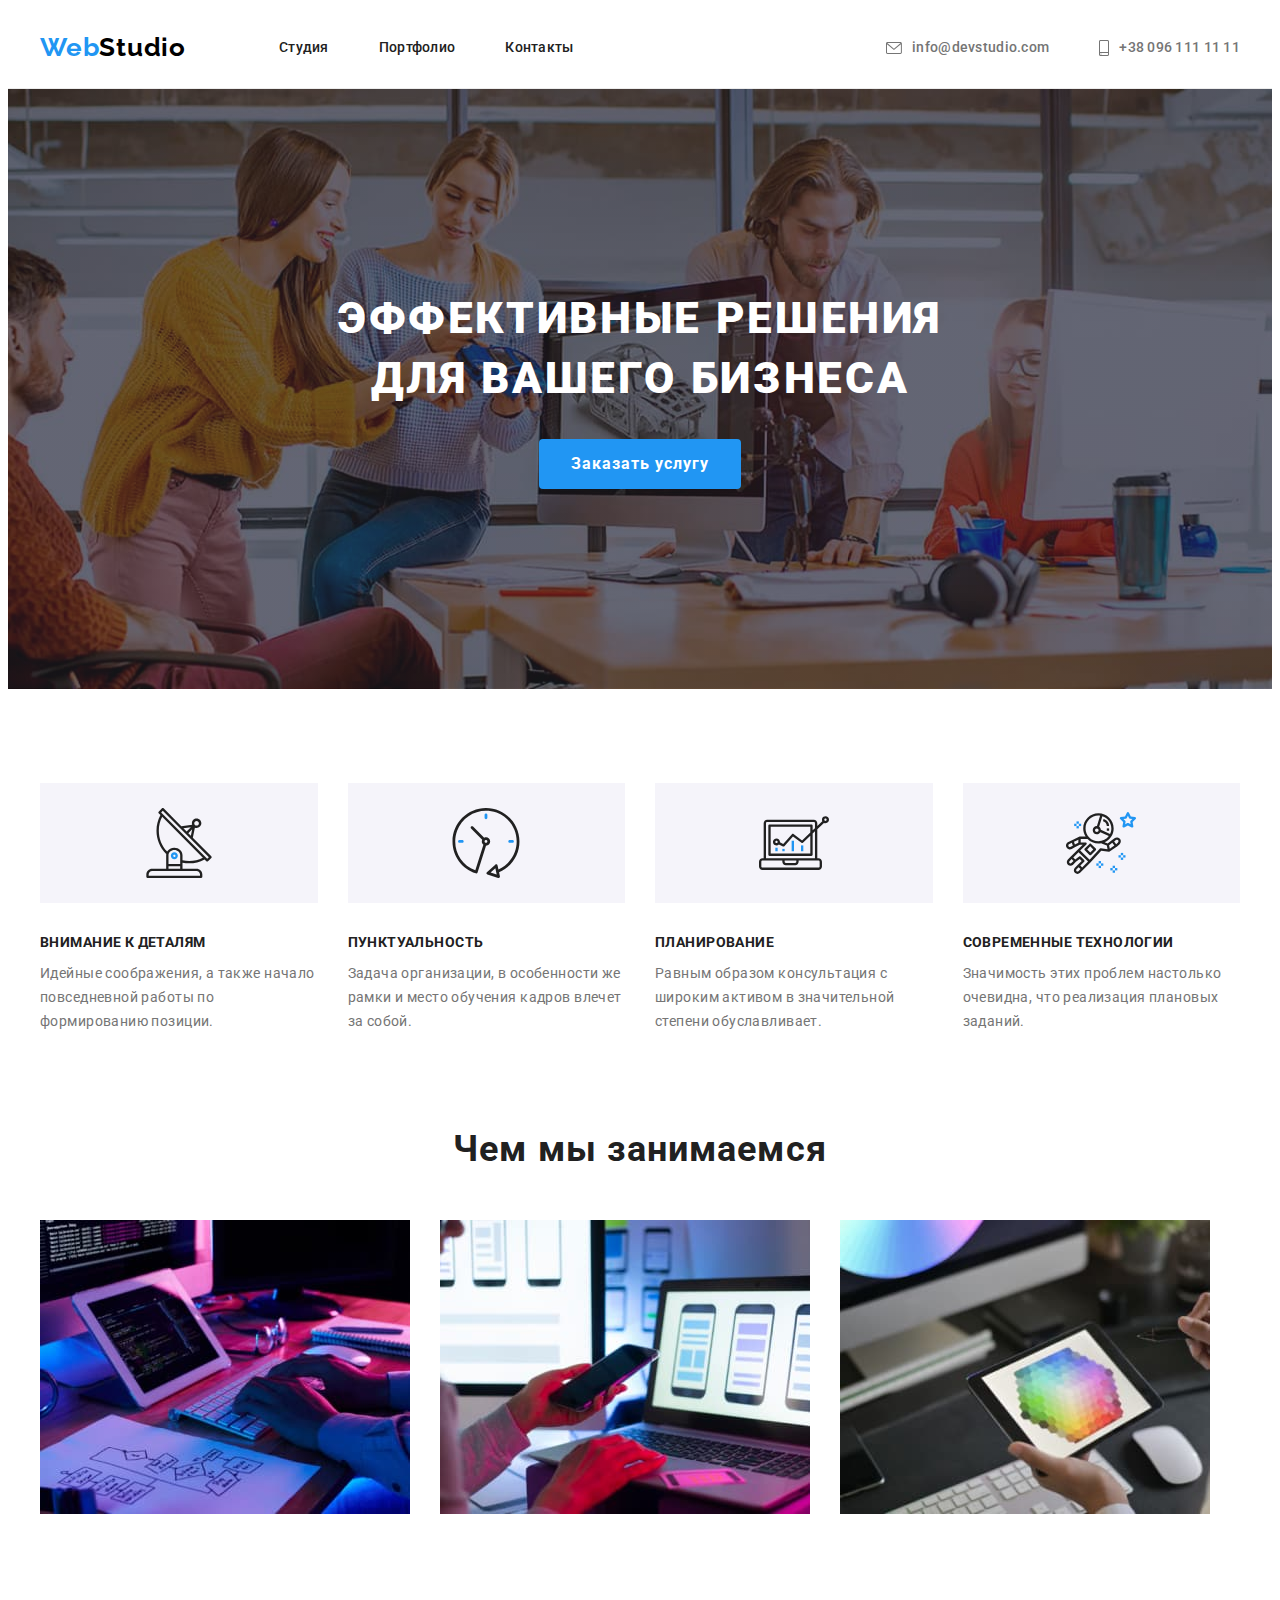
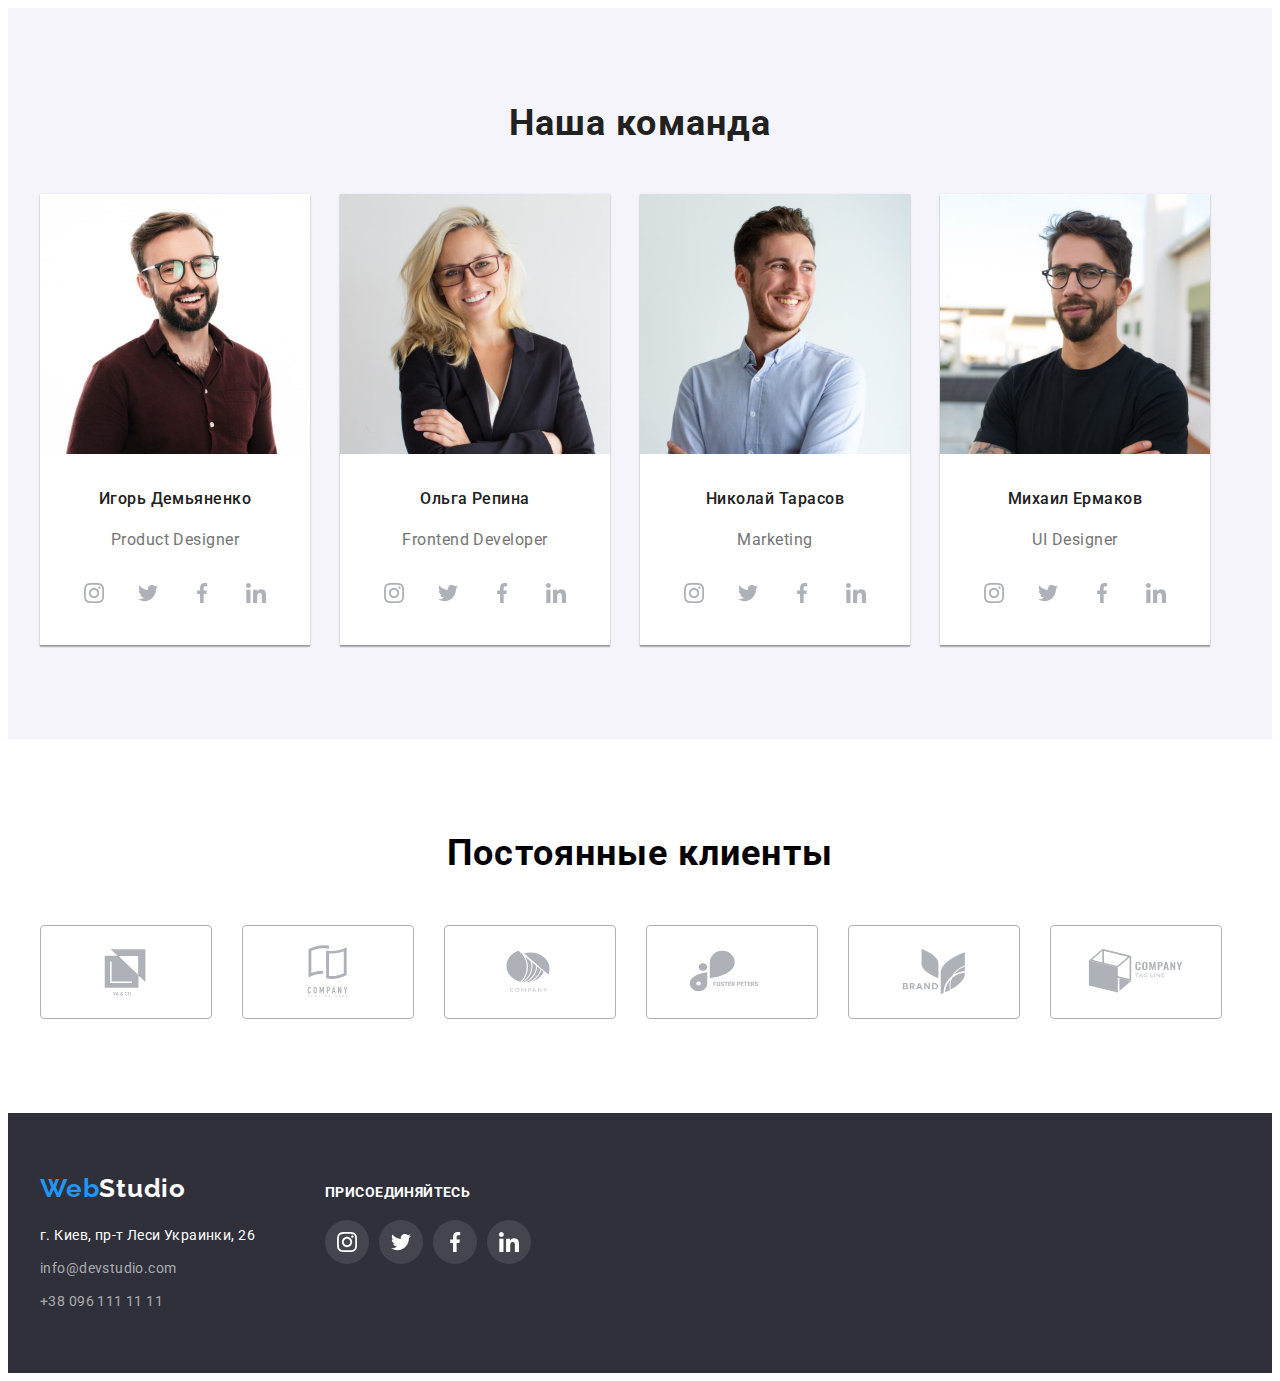
==== index.html @ dfdeeab0 "Copy/paste 04" ====
<!DOCTYPE html>
<html lang="ru">
<head>
    <meta charset="UTF-8">
    <meta http-equiv="X-UA-Compatible" content="IE=edge">
    <meta name="viewport" content="width=device-width, initial-scale=1.0">
    <title>Document</title>
    <link rel="preconnect" href="https://fonts.googleapis.com">
    <link rel="preconnect" href="https://fonts.gstatic.com" crossorigin>
    <link href="https://fonts.googleapis.com/css2?family=Raleway:wght@700&family=Roboto:wght@400;500;700;900&display=swap"
        rel="stylesheet">
    <link rel="stylesheet" href="https://cdnjs.cloudflare.com/ajax/libs/modern-normalize/1.1.0/modern-normalize.min.css"
        integrity="sha512-wpPYUAdjBVSE4KJnH1VR1HeZfpl1ub8YT/NKx4PuQ5NmX2tKuGu6U/JRp5y+Y8XG2tV+wKQpNHVUX03MfMFn9Q=="
        crossorigin="anonymous" referrerpolicy="no-referrer" />
    <link rel="stylesheet" href="./css/styles.css">

</head>
<body>
    <!-- Шапка-->
    <header class="header">
        <div class="container nav-container">
            <a href="./index.html" class="logo-header link"><span class="logo-web">Web</span><span
                    class="logo-studio">Studio</span></a>
            <!--Навигация-->
            <nav class="navigation">
                <ul class="header-list list">
                    <li class="header-item item"><a href="./index.html" class="header-link link">Студия</a></li>
                    <li class="header-item item"><a href="./portfolio.html" class="header-link link">Портфолио</a></li>
                    <li class="header-item item"><a href="" class="header-link link">Контакты</a></li>
                </ul>
            </nav>
            <!--Контакты-->
            <ul class="header-contact-list list">
                <li class="contact-item item"> <a href="mailto:info@devstudio.com"
                        class="header-mail link"><svg class="heder-mail-svg" width="16" height="12">
                            <use href="./images/icons.svg#icon-envelope"></use>
                        </svg>info@devstudio.com</a></li>
                <li class="contact-item item">
                    
                    <a href="tel:+380961111111" class="header-tell link"><svg class="heder-tel-svg" width="10" height="16">
                        <use href="./images/icons.svg#icon-smartphone"></use>
                    </svg>+38 096 111 11 11</a>
                </li>
            </ul>
        </div>
    </header>

    <main>

        <!--Герой-->
        <section class="hero">
            <div class="container herro-container">
                <h1 class="hero-title">Эффективные решения для вашего бизнеса</h1>
                <button type="button" class="btn-hero">Заказать услугу</button>
            </div>
        </section>

        <!--Особенности-->
        <section class="peculiarities">
            <div class="container">
        <h2 class="peculiarites-title title fulse-title">Особенности</h2>
        <ul class="peculiarites-list list"> 
            <li class="peculiarity-item item">
                <div class="container-peculiarites-svg">
                <svg class="peculiarities-svg" width="70" height="70">
                    <use href="./images/icons.svg#icon-antenna"></use>
                </svg>
                </div>
                <h3 class="peculiarity-title">Внимание к деталям</h3>
                <p class="peculiarity-text">Идейные соображения, а также начало повседневной работы по формированию позиции.</p>
            </li>
            <li class="peculiarity-item item">
                <div class="container-peculiarites-svg">
                <svg class="peculiarities-svg" width="70" height="70">
                    <use href="./images/icons.svg#icon-clock" ></use>
                </svg>
                </div>
                <h3 class="peculiarity-title">Пунктуальность</h3>
                <p class="peculiarity-text">Задача организации, в особенности же рамки и место обучения кадров влечет за собой.</p>
            </li>
            <li class="peculiarity-item item">
                <div class="container-peculiarites-svg">
                <svg class="peculiarities-svg" width="70" height="70">
                    <use href="./images/icons.svg#icon-diagram" ></use>
                </svg>
                </div>
                <h3 class="peculiarity-title">Планирование</h3>
                <p class="peculiarity-text">Равным образом консультация с широким активом в значительной степени обуславливает.</p>
            </li>
            <li class="peculiarity-item item">
                <div class="container-peculiarites-svg">
                <svg class="peculiarities-svg" width="70" height="70">
                    <use href="./images/icons.svg#icon-astronaut"></use>
                </svg>
                </div>
                <h3 class="peculiarity-title">Современные технологии</h3>
                <p class="peculiarity-text">Значимость этих проблем настолько очевидна, что реализация плановых заданий.</p>
            </li>  
        </ul>
            </div>
        </section >

        <!--Чем занимается компания, + картинки -->
        <section class="about">
            <div class="container">
        <h2 class="about-title title about-team-title">Чем мы занимаемся</h2>
        <ul class="about-list list">
            <li class="about-item item"><img src="./images/box-1.jpg" alt="Разработка десктопных приложений" width="370" class="about-img"></li>
            <li class="about-item item"><img src="./images/box-2.jpg" alt="Разработка мобильных приложений" width="370" class="about-img"></li>
            <li class="about-item item"><img src="./images/box-3.jpg" alt="Работа с дизайном" width="370" class="about-img"></li>
        </ul>
        </div>
        </section>

        <section class="team">
            <div class="container">
            <h2 class="team-title about-team-title">Наша команда</h2>
            <ul class="team-list list">
                <li class="item-teammate item">
                    <img src="./images/product-designerr.jpg" alt="Сотрудник Игорь" width="270" class="teammate-photo">
                <div class="card-team-container">
                    <h3 class="teammate-name">Игорь Демьяненко</h3>
                    <p class="teammate-profession">Product Designer</p>
                    <ul class="team-socials-list list">
                        <li class="team-socials-item">
                            <a href="" class="team-socials-link">
                                <svg class="team-socials-icon" width="20" height="20">
                                    <use href="./images/icons.svg#icon-instagram"></use>
                                </svg>
                            </a>
                        </li>
                        <li class="team-socials-item">
                            <a href="" class="team-socials-link">
                                <svg class="team-socials-icon" width="20" height="20">
                                    <use href="./images/icons.svg#icon-twiter"></use>
                                </svg></a>
                        </li>
                        <li class="team-socials-item">
                            <a href="" class="team-socials-link">
                                <svg class="team-socials-icon" width="20" height="20">
                                    <use href="./images/icons.svg#icon-facebook"></use>
                                </svg></a>
                        </li>
                        <li class="team-socials-item">
                            <a href="" class="team-socials-link">
                                <svg class="team-socials-icon" width="20" height="20">
                                    <use href="./images/icons.svg#icon-linkedin"></use>
                                </svg>
                            </a>
                        </li>
                    </ul>
                </div>
                </li>
                <li class="item-teammate item">
                    <img src="./images/frontend-developerr.jpg" alt="Сотрудник Ольга" width="270" class="teammate-photo">
                <div class="card-team-container">
                    <h3 class="teammate-name">Ольга Репина</h3>
                    <p class="teammate-profession">Frontend Developer</p>
                    <ul class="team-socials-list list">
                        <li class="team-socials-item">
                            <a href="" class="team-socials-link">
                                <svg class="team-socials-icon" width="20" height="20">
                                    <use href="./images/icons.svg#icon-instagram"></use>
                                </svg>
                            </a>
                        </li>
                        <li class="team-socials-item">
                            <a href="" class="team-socials-link">
                                <svg class="team-socials-icon" width="20" height="20">
                                    <use href="./images/icons.svg#icon-twiter"></use>
                                </svg></a>
                        </li>
                        <li class="team-socials-item">
                            <a href="" class="team-socials-link">
                                <svg class="team-socials-icon" width="20" height="20">
                                    <use href="./images/icons.svg#icon-facebook"></use>
                                </svg></a>
                        </li>
                        <li class="team-socials-item">
                            <a href="" class="team-socials-link">
                                <svg class="team-socials-icon" width="20" height="20">
                                    <use href="./images/icons.svg#icon-linkedin"></use>
                                </svg>
                            </a>
                        </li>
                    </ul>
                </div>
                </li>
                <li class="item-teammate item">
                    <img src="./images/marketingg.jpg" alt="Сотрудник Николай" width="270" class="teammate-photo">
                <div class="card-team-container">
                    <h3 class="teammate-name">Николай Тарасов</h3>
                    <p class="teammate-profession">Marketing</p>
                        <ul class="team-socials-list list">
                            <li class="team-socials-item">
                                <a href="" class="team-socials-link">
                                    <svg class="team-socials-icon" width="20" height="20">
                                        <use href="./images/icons.svg#icon-instagram"></use>
                                    </svg>
                                </a>
                            </li>
                            <li class="team-socials-item">
                                <a href="" class="team-socials-link">
                                    <svg class="team-socials-icon" width="20" height="20">
                                        <use href="./images/icons.svg#icon-twiter"></use>
                                    </svg></a>
                            </li>
                            <li class="team-socials-item">
                                <a href="" class="team-socials-link">
                                    <svg class="team-socials-icon" width="20" height="20">
                                        <use href="./images/icons.svg#icon-facebook"></use>
                                    </svg></a>
                            </li>
                            <li class="team-socials-item">
                                <a href="" class="team-socials-link">
                                    <svg class="team-socials-icon" width="20" height="20">
                                        <use href="./images/icons.svg#icon-linkedin"></use></svg>
                                </a>
                            </li>
                        </ul>
                </div>
                </li>
                <li class="item-teammate item">
                    <img src="./images/ui-designerr.jpg" alt="Сотрудник Михаил" width="270" class="teammate-photo">
                <div class="card-team-container">
                    <h3 class="teammate-name">Михаил Ермаков</h3>
                    <p class="teammate-profession">UI Designer</p>  
                        <ul class="team-socials-list list">
                            <li class="team-socials-item">
                                <a href="" class="team-socials-link">
                                    <svg class="team-socials-icon" width="20" height="20">
                                        <use href="./images/icons.svg#icon-instagram"></use>
                                    </svg>
                                </a>
                            </li>
                            <li class="team-socials-item">
                                <a href="" class="team-socials-link">
                                    <svg class="team-socials-icon" width="20" height="20">
                                        <use href="./images/icons.svg#icon-twiter"></use>
                                    </svg></a>
                            </li>
                            <li class="team-socials-item">
                                <a href="" class="team-socials-link">
                                    <svg class="team-socials-icon" width="20" height="20">
                                        <use href="./images/icons.svg#icon-facebook"></use>
                                    </svg></a>
                            </li>
                            <li class="team-socials-item">
                                <a href="" class="team-socials-link">
                                    <svg class="team-socials-icon" width="20" height="20">
                                        <use href="./images/icons.svg#icon-linkedin"></use>
                                    </svg>
                                </a>
                            </li>
                        </ul>
                </div>
                </li> 
            </ul>
            </div>
        </section>
        <section class="clients">
            <div class="container">
            <h2 class="clients-title">Постоянные клиенты</h2>
            <ul class="list clients-list">
                <li class="list clients-item">
                    <a href="" class="clients-link link">
                        <svg class="clients-icon" width="106" height="60">
                            <use href="images/icons.svg#icon-client-1-yaandco"></use>
                        </svg>
                    </a>
                </li>
                <li class="list clients-item">
                    <a href="" class="clients-link link">
                        <svg class="clients-icon" width="106" height="60">
                            <use href="images/icons.svg#icon-client-2-tigeline"></use>
                        </svg>
                    </a>
                </li>
                <li class="list clients-item">
                    <a href="" class="clients-link link">
                        <svg class="clients-icon" width="106" height="60">
                            <use href="images/icons.svg#icon-client-3-company"></use>
                        </svg>
                    </a>
                </li>
                <li class="list clients-item">
                    <a href="" class="clients-link link">
                        <svg class="clients-icon" width="106" height="60">
                            <use href="images/icons.svg#icon-client-4-foster"></use>
                        </svg>
                    </a>
                </li>
                <li class="list clients-item">
                    <a href="" class="clients-link link">
                        <svg class="clients-icon" width="106" height="60">
                            <use href="images/icons.svg#icon-client-5-brand"></use>
                        </svg>
                    </a>
                </li>
                <li class="list clients-item">
                    <a href="" class="clients-link link">
                        <svg class="clients-icon" width="106" height="60">
                            <use href="images/icons.svg#icon-client-6-line"></use>
                        </svg>
                    </a>
                </li>
            </ul>
            </div>
        </section>
    </main>

    <footer class="footer">
        <div class="container container-flex">
            <div class="container-link-footer">
            <a href="./index.html" class="logo-footer link"><span class="logo-web">Web</span><span
                    class="logo-studio-footer">Studio</span></a>
            <address class="address">г. Киев, пр-т Леси Украинки, 26</address>
            <ul class="footer-list list">
                <li class="footer-item item"><a href="mailto:info@devstudio.com"
                        class="footer-mail link">info@devstudio.com</a></li>
                <li class="footer-item item"><a href="tel:+380961111111" class="footer-tell link
                    ">+38 096 111 11 11</a></li>
            </ul>
            </div>
            <div class="container-social-footer">
                <h2 class="footer-social-title">присоединяйтесь</h2>
                    <ul class="list footer-social-list">
                        <li class="item footer-social-item">
                            <a href="" class="link link-social-footer">
                                <svg class="footer-social-icon" width="20" height="20">
                                    <use href="./images/icons.svg#icon-instagram"></use>
                                </svg>
                            </a>
                        </li>
                        <li class="item footer-social-item">
                            <a href="" class="link link-social-footer">
                                <svg class="footer-social-icon" width="20" height="20">
                                    <use href="./images/icons.svg#icon-twiter"></use>
                                </svg>
                            </a>
                        </li>
                        <li class="item footer-social-item">
                            <a href="" class="link link-social-footer">
                                <svg class="footer-social-icon" width="20" height="20">
                                    <use href="./images/icons.svg#icon-facebook"></use>
                                </svg>
                            </a>
                        </li>
                        <li class="item footer-social-item">
                            <a href="" class="link link-social-footer">
                                <svg class="footer-social-icon" width="20" height="20">
                                    <use href="./images/icons.svg#icon-linkedin"></use>
                                </svg>
                            </a>
                        </li>
                    </ul>
            </div>
        </div>
    </footer>
    
</body>
</html>
---- css/styles.css ----
body {
    font-family: 'Roboto', sans-serif;

    background-color: var(--project-background);
}

/* переменные */
:root {
    --brand-color: #2196f3;
    --logo-web: #2196f3;
    --logo-studio: #000000;
    --text-black: #212121;
    --text-gray: #757575;
    --footer-tell-mail: #ffffff99;
    --text-white: #ffffff;
    --project-background: #ffffff;
    --hero-background: #2f303a;
    --hero-title: #ffffff;
    --logo-studio-footer: #ffffff;
    --background-footer: #2f303a;
    --header-bottom-line: #ececec;
    --btn-hover: #188ce8;
    --border-btn-radius: 4px;
    --border-portfolio-text-card: #eeeeee;
    --gradient-in-bacground-herro: rgba(47, 48, 58, 0.4), rgba(47, 48, 58, 0.4);
    --bacground-team-section: #f5f4fa;
    --shadow-team-card: 0px 1px 3px rgba(0, 0, 0, 0.12), 0px 1px 1px rgba(0, 0, 0, 0.14),
        0px 2px 1px rgba(0, 0, 0, 0.2);
    --team-social-link: #afb1b8;
    --team-social-background: #ffffff;
    --clients-color: #afb1b8;
    --clients-hover: #2196f3;
    --bacground-social-footer: #ffffff1a;
    --footer-social-icon: #ffffff;
    --footer-social-icon-hover: #ffffff;
    --bacground-social-hover: #2196f3;
    --portfolio-card-shadow-hower: 0px 1px 1px rgba(0, 0, 0, 0.12), 
    0px 4px 4px rgba(0, 0, 0, 0.06), 1px 4px 6px rgba(0, 0, 0, 0.16);
    --portfolio-filtr-shadof: 0px 3px 1px rgba(0, 0, 0, 0.1), 0px 1px 2px rgba(0, 0, 0, 0.08), 0px 2px 2px rgba(0, 0, 0, 0.12);
    --btn-filtr-bacground: #F5F4FA;
}

.link {
    text-decoration: none;
}

.list {
    list-style: none;
}

/* ------------------------CSS-RESET------------------- */
h1,
h2,
h3,
h4,
h5,
h6,
p {
    margin: 0;
}

ul {
    margin: 0;
    padding: 0;
}

img {
    display: block;
}

/* ---------------------------CONTAINER------------------- */
.container {
    width: 1200px;
    padding-left: 15px;
    padding-right: 15px;
    margin: 0px auto;
}

/* ----------------------------LOGO, HEADER--- */
.header {
    border-bottom: 1px solid var(--header-bottom-line);
}

.logo-header {
    display: block;
    padding-top: 24px;
    padding-bottom: 25px;
    margin-right: 93px;

    font-family: 'Raleway', sans-serif;
    font-weight: 700;
    font-size: 26px;
    line-height: 1.19;
    letter-spacing: 0.03em;
    text-decoration: none;
}

.logo-web {
    color: var(--logo-web);
}

.logo-studio {
    color: var(--logo-studio);
}

/* ----------------------------NAVIGATION */
.nav-container {
    display: flex;
    align-items: center;
}

.header-item + .header-item {
    margin-left: 50px;
}

.header-contact-list {
    margin-left: auto;
}

.contact-item + .contact-item {
    margin-left: 50px;
}

.header-list,
.header-contact-list {
    display: flex;

    font-weight: 500;
    font-size: 14px;
    line-height: 1.14;
    letter-spacing: 0.02em;
}

.header-link {
    display: block;
    padding-top: 32px;
    padding-bottom: 32px;

    color: var(--text-black);
}

.header-link:hover,
.header-link:focus {
    color: var(--brand-color);
}

/* ----------------------------CONTACT */
.header-mail,
.header-tell {
    display: flex;
    padding-top: 32px;
    padding-bottom: 32px;
    color: var(--text-gray);
    align-items: center;
}

.contact-item {
    display: flex;
    align-items: center;
}

.heder-mail-svg,
.heder-tel-svg {
    margin-right: 10px;
    fill: currentColor;
}

.header-mail:focus,
.header-mail:hover,
.header-tell:focus,
.header-tell:hover,
.footer-mail:hover,
.footer-mail:focus,
.footer-tell:hover,
.footer-tell:focus {
    color: var(--brand-color);
}

/* ----------------------------HERRO */

.hero {
    padding-top: 200px;
    padding-bottom: 200px;

    background-image: linear-gradient(var(--gradient-in-bacground-herro)),
        url(../images/background-phone-herro.jpg);
    background-size: 1600px;
    background-position: center;
    background-repeat: no-repeat;
}

.hero-title {
    font-weight: 900;
    font-size: 44px;
    line-height: 1.36;
    letter-spacing: 0.06em;
    text-align: center;
    text-transform: uppercase;

    color: var(--hero-title);

    margin: 0 270px 30px;
}

.btn-hero {
    display: block;
    margin: 0 auto 0 auto;
    padding-top: 10px;
    padding-bottom: 10px;
    padding-right: 32px;
    padding-left: 32px;
    border: transparent;
    border-radius: var(--border-btn-radius);
    cursor: pointer;

    font-family: inherit;
    font-weight: 700;
    font-size: 16px;
    line-height: 1.87;
    letter-spacing: 0.06em;
    color: var(--project-background);
    background-color: var(--brand-color);
}

.btn-hero:hover,
.btn-hero:focus {
    background-color: var(--btn-hover);
}

/* ----------------------------PERECULIARITES */
.peculiarities {
    padding-top: 94px;
    padding-bottom: 47px;
}

.peculiarites-list {
    display: flex;
}

.peculiarity-item {
    width: calc(100% - 30px / 4);
    flex-wrap: wrap;
}

.peculiarity-item + .peculiarity-item {
    margin-left: 30px;
}

.container-peculiarites-svg {
    display: flex;
    align-items: center;
    justify-content: center;
    min-width: 270px;
    min-height: 120px;
    margin-bottom: 30px;
    background-color: #f5f4fa;
}

.peculiarity-title {
    margin-bottom: 10px;

    font-weight: 700;
    font-size: 14px;
    line-height: 1.4;
    text-transform: uppercase;
    letter-spacing: 0.03em;

    color: var(--text-black);
}

.peculiarity-text {
    font-size: 14px;
    line-height: 1.71;
    letter-spacing: 0.03em;

    color: var(--text-gray);
}

/* ----------------------------ABAUT US + TEAM*/
.about {
    padding-top: 47px;
    padding-bottom: 94px;
}

.about-list {
    display: flex;
}

.about-item + .about-item {
    margin-left: 30px;
}

.about-team-title {
    margin-bottom: 50px;

    font-weight: 700;
    font-size: 36px;
    line-height: 1.17;
    text-align: center;
    letter-spacing: 0.03em;

    color: var(--text-black);
}

.team {
    padding-top: 94px;
    padding-bottom: 94px;
    background-color: var(--bacground-team-section);
}

.team-list {
    display: flex;
}

.item-teammate {
    box-shadow: var(--shadow-team-card);
    background-color: #ffffff;
}

.item-teammate + .item-teammate {
    margin-left: 30px;
}

.teammate-name {
    margin-bottom: 10px;

    font-family: Roboto;
    font-weight: 500;
    font-size: 16px;
    line-height: 1.9;
    letter-spacing: 0.03em;
    text-align: center;

    color: var(--text-black);
}

.teammate-profession {
    margin-bottom: 16px;

    font-size: 16px;
    line-height: 1.9;
    letter-spacing: 0.03em;
    text-align: center;

    color: var(--text-gray);
}

/* -----team social link ----------- */
.card-team-container {
    padding-top: 30px;
    padding-bottom: 30px;
}

.team-socials-list {
    display: flex;
    justify-content: center;
}

.team-socials-link {
    width: 44px;
    height: 44px;
    background-color: var(--team-social-background);
    border-radius: 50%;
    display: flex;
    align-items: center;
    justify-content: center;
    color: var(--team-social-link);
}

.team-socials-icon {
    fill: currentColor;
}

.team-socials-link:hover,
.team-socials-link:focus {
    color: #ffffff;
    background-color: var(--brand-color);
}

.team-socials-item + .team-socials-item {
    margin-left: 10px;
}

/* ------------------CLIENTS--------------- */
.clients {
    padding-top: 94px;
    padding-bottom: 94px;
}

.clients-title {
    margin-bottom: 50px;
    text-align: center;

    font-weight: 700;
    font-size: 36px;
    line-height: 1.16;
    letter-spacing: 0.03em;
}

.clients-list {
    display: flex;
    flex-wrap: wrap;
}

.clients-item + .clients-item {
    margin-left: 30px;
}

.clients-link {
    display: flex;

    width: 170px;
    height: 92px;
    align-items: center;
    justify-content: center;
    border: 1px solid;
    border-color: var(--clients-color);
    border-radius: 4px;
    color: var(--clients-color);
}

.clients-icon {
    fill: currentColor;
}

.clients-link:hover,
.clients-link:focus {
    border-color: var(--clients-hover);
    color: var(--clients-hover);
}

/* ----------------------------ПОРТФОЛИО */
/* фильтры-------- */

.filtr-btn-list {
    display: flex;
    justify-content: center;
    margin-bottom: 50px;
}

.filtr-btn-item + .filtr-btn-item {
    margin-left: 8px;
}

.btn-filtr {
    border: transparent;
    border-radius: var(--border-btn-radius);
    padding: 6px 22px;
    cursor: pointer;

    font-family: inherit;
    font-weight: 500;
    font-size: 16px;
    line-height: 1.62;
    letter-spacing: 0.03em;
    color: var(--text-black);
    background-color: var(--btn-filtr-bacground);
}

.btn-filtr:focus,
.btn-filtr:hover {
    color: var(--project-background);
    background-color: var(--brand-color);
    box-shadow: var(--portfolio-filtr-shadof);
}

/* ---------сетка портфолио---------  */
.gallery-list {
    display: flex;
    flex-wrap: wrap;
    margin-left: -30px;
    margin-top: -30px;
}

.gallery-item {
    margin-left: 30px;
    margin-top: 30px;
    flex-basis: calc((100%-50px) / 9);
}

/* bottons */
.portfolio {
    padding-top: 90px;
    padding-bottom: 90px;
}

.gallery-text-container {
    padding-top: 20px;
    padding-bottom: 20px;
    padding-left: 24px;
    border-right: 1px solid var(--border-portfolio-text-card);
    border-bottom: 1px solid var(--border-portfolio-text-card);
    border-left: 1px solid var(--border-portfolio-text-card);
}

.gallery-item:hover,
.gallery-item:focus {
    box-shadow: var(--portfolio-card-shadow-hower);
}

/* Portfolio-list */
.gallery-title {
    margin-bottom: 10px;

    font-weight: 700;
    font-size: 18px;
    line-height: 2;
    letter-spacing: 0.06em;

    color: var(--text-black);
}

.gallery-text {
    font-size: 16px;
    line-height: 1.87;
    letter-spacing: 0.03em;

    color: var(--text-gray);
}

/* СКРЫТЫЕ ЗАГОЛОВКИ */
.fulse-title {
    position: absolute;
    white-space: nowrap;
    width: 1px;
    height: 1px;
    overflow: hidden;
    border: 0;
    padding: 0;
    clip: rect(0 0 0 0);
    clip-path: inset(50%);
    margin: -1px;
}

/* ----------------------------FOOTER */
.footer {
    padding-top: 60px;
    padding-bottom: 60px;

    background-color: var(--background-footer);
}

.logo-footer {
    display: block;
    margin-bottom: 20px;

    font-family: 'Raleway', sans-serif;
    font-weight: 700;
    font-size: 26px;
    line-height: 1.19;
    letter-spacing: 0.03em;
    text-decoration: none;
}

.logo-studio-footer {
    color: var(--logo-studio-footer);
}

.address,
.footer-mail {
    margin-bottom: 9px;
}

.address,
.footer-mail,
.footer-tell {
    display: block;

    font-style: normal;
    font-size: 14px;
    line-height: 1.71;
    letter-spacing: 0.03em;
}

/* Цвета как на макете */
.address {
    color: var(--project-background);
}

.footer-mail,
.footer-tell {
    color: #ffffff99;
}

/* -social-link-- */

.container-flex {
    display: flex;
    align-items: baseline;
}

.container-link-footer {
    margin-right: 70px;
}

.footer-social-title {
    margin-bottom: 20px;

    font-weight: 700;
    font-size: 14px;
    line-height: 0,87;
    letter-spacing: 0.03em;
    text-transform: uppercase;

    color: #ffffff;
}

.footer-social-list {
    display: flex;
}

.link-social-footer {
    display: flex;
    align-items: center;
    justify-content: center;
    border-radius: 50%;
    width: 44px;
    height: 44px;
    background-color: var(--bacground-social-footer);
    color: var(--footer-social-icon);
}

.footer-social-item + .footer-social-item {
    margin-left: 10px;
}

.footer-social-icon {
    fill: currentColor;
}

.link-social-footer:hover,
.link-social-footer:focus {
    background-color: var(--bacground-social-hover);
}
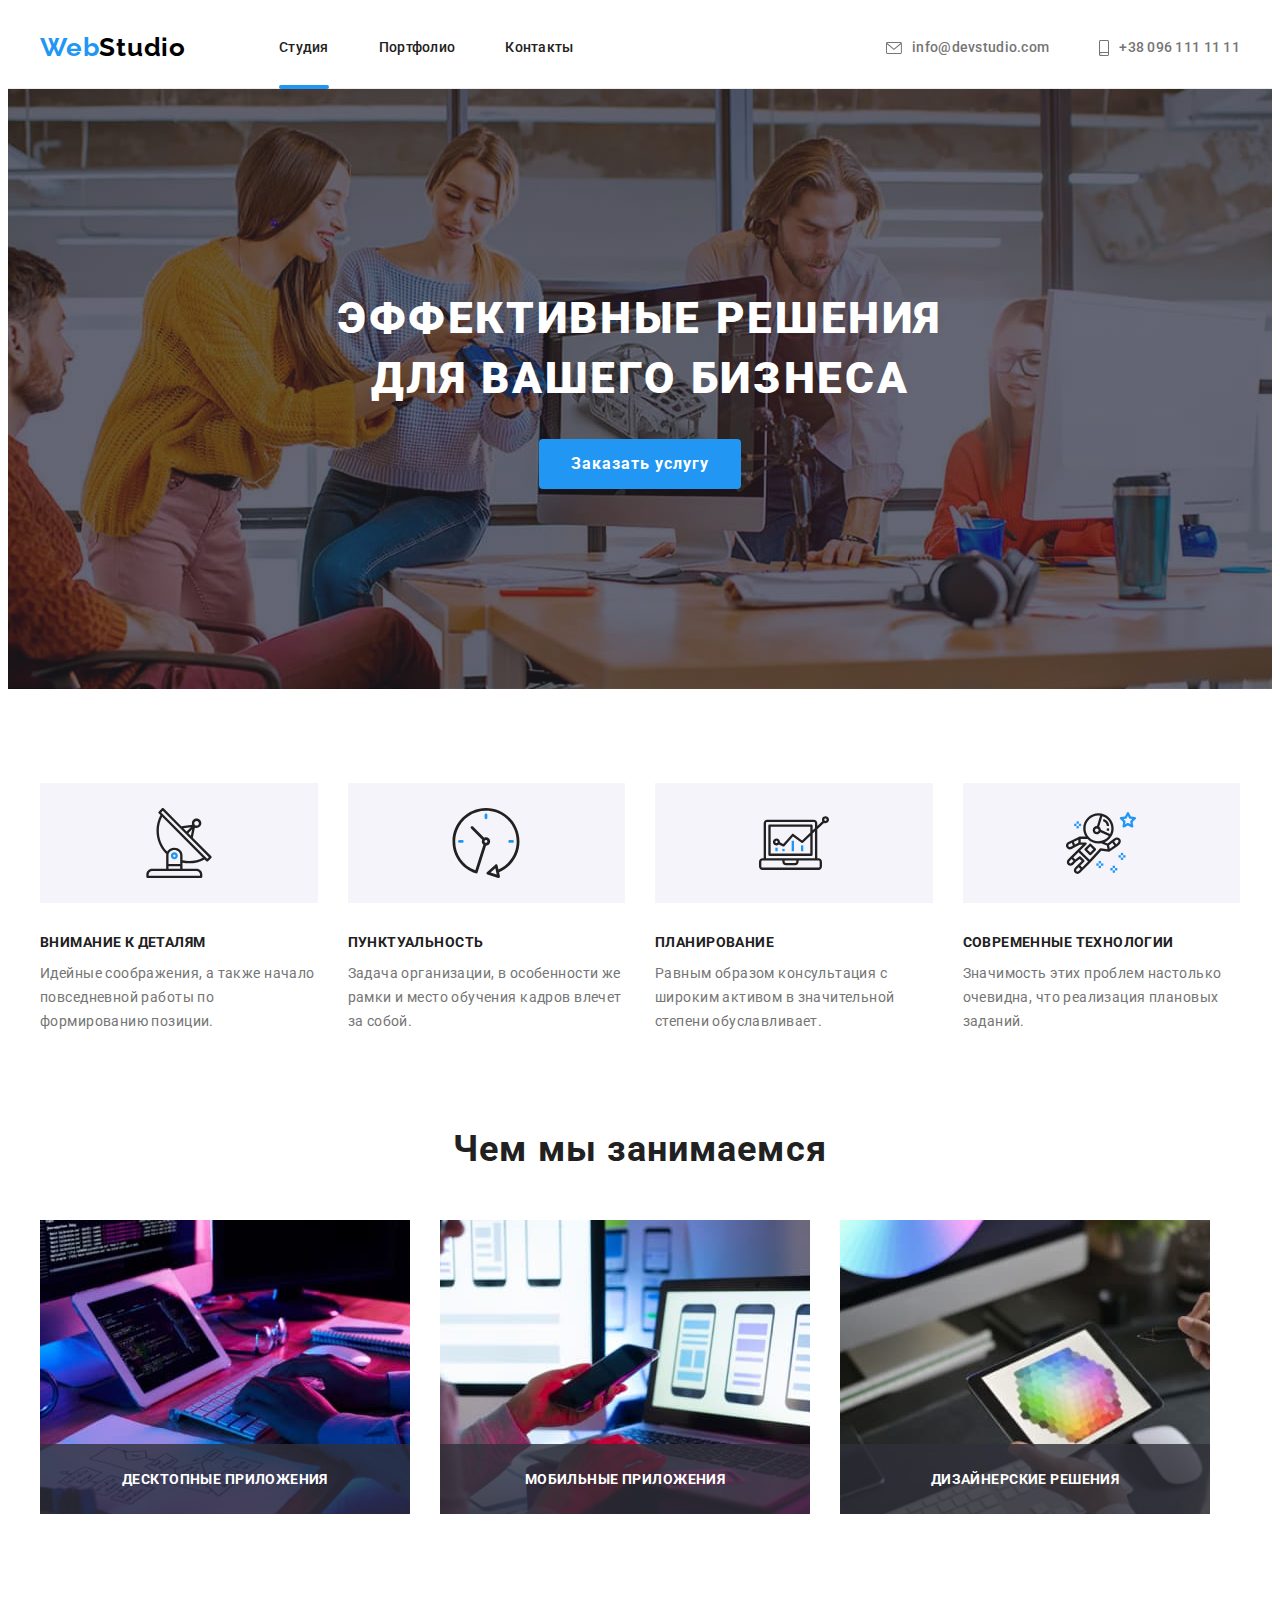
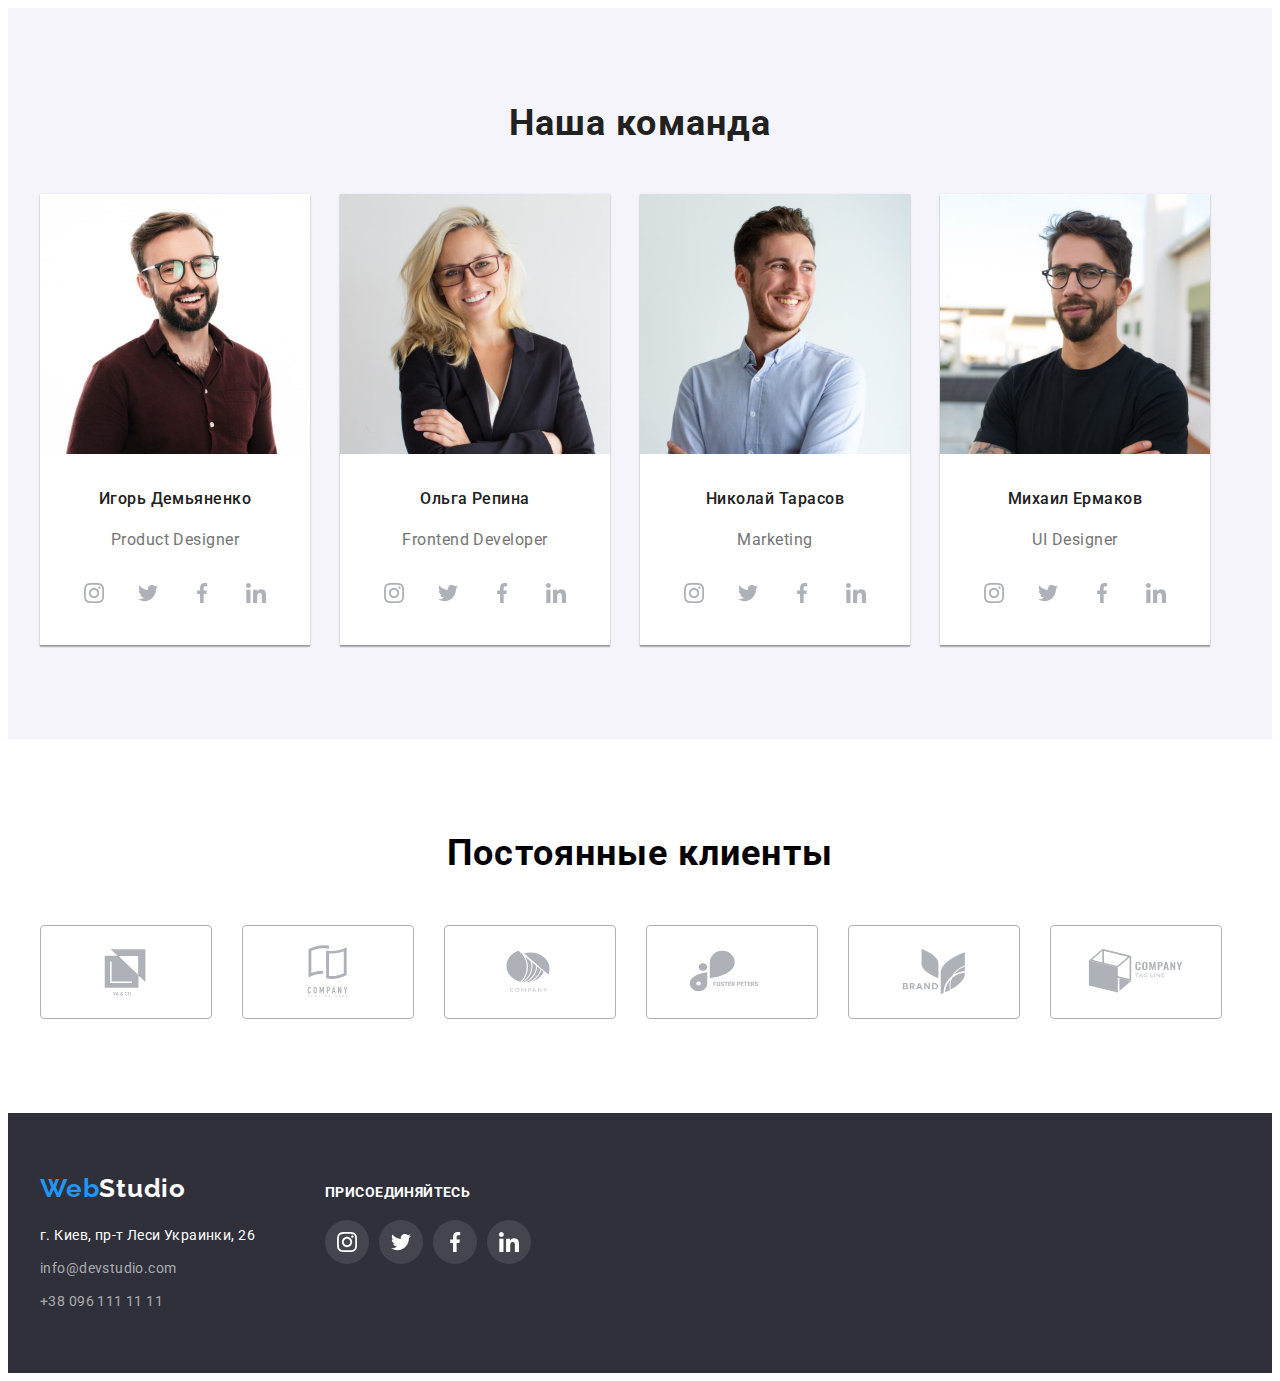
==== commit 56db44eb: "add transformations" ====
--- a/index.html
+++ b/index.html
@@ -24,7 +24,7 @@
             <!--Навигация-->
             <nav class="navigation">
                 <ul class="header-list list">
-                    <li class="header-item item"><a href="./index.html" class="header-link link">Студия</a></li>
+                    <li class="header-item item"><a href="./index.html" class="header-link link navi-interactiv-line">Студия</a></li>
                     <li class="header-item item"><a href="./portfolio.html" class="header-link link">Портфолио</a></li>
                     <li class="header-item item"><a href="" class="header-link link">Контакты</a></li>
                 </ul>
@@ -105,9 +105,30 @@
             <div class="container">
         <h2 class="about-title title about-team-title">Чем мы занимаемся</h2>
         <ul class="about-list list">
-            <li class="about-item item"><img src="./images/box-1.jpg" alt="Разработка десктопных приложений" width="370" class="about-img"></li>
-            <li class="about-item item"><img src="./images/box-2.jpg" alt="Разработка мобильных приложений" width="370" class="about-img"></li>
-            <li class="about-item item"><img src="./images/box-3.jpg" alt="Работа с дизайном" width="370" class="about-img"></li>
+            <li class="about-item item">
+            <div class="about-tumb">
+                <img src="./images/box-1.jpg" alt="Разработка десктопных приложений" width="370" class="about-img"> 
+                <div class="about-text-container">
+                    <span class="about-text">Десктопные приложения</span>
+                    </div>
+                </div>
+            </li>
+            <li class="about-item item">
+            <div class="about-tumb">
+                <img src="./images/box-2.jpg" alt="Разработка мобильных приложений" width="370" class="about-img"> 
+                <div class="about-text-container">
+                    <span class="about-text">Мобильные приложения</span>
+                    </div>
+                </div>
+            </li>
+            <li class="about-item item">
+            <div class="about-tumb">
+                <img src="./images/box-3.jpg" alt="Работа с дизайном" width="370" class="about-img"> 
+                <div class="about-text-container">
+                    <span class="about-text">Дизайнерские решения</span>
+                </div>
+            </div>
+            </li>
         </ul>
         </div>
         </section>
--- a/css/styles.css
+++ b/css/styles.css
@@ -34,10 +34,12 @@
     --footer-social-icon: #ffffff;
     --footer-social-icon-hover: #ffffff;
     --bacground-social-hover: #2196f3;
-    --portfolio-card-shadow-hower: 0px 1px 1px rgba(0, 0, 0, 0.12), 
-    0px 4px 4px rgba(0, 0, 0, 0.06), 1px 4px 6px rgba(0, 0, 0, 0.16);
-    --portfolio-filtr-shadof: 0px 3px 1px rgba(0, 0, 0, 0.1), 0px 1px 2px rgba(0, 0, 0, 0.08), 0px 2px 2px rgba(0, 0, 0, 0.12);
-    --btn-filtr-bacground: #F5F4FA;
+    --portfolio-card-shadow-hower: 0px 1px 1px rgba(0, 0, 0, 0.12), 0px 4px 4px rgba(0, 0, 0, 0.06),
+        1px 4px 6px rgba(0, 0, 0, 0.16);
+    --portfolio-filtr-shadof: 0px 3px 1px rgba(0, 0, 0, 0.1), 0px 1px 2px rgba(0, 0, 0, 0.08),
+        0px 2px 2px rgba(0, 0, 0, 0.12);
+    --btn-filtr-bacground: #f5f4fa;
+    --bacground-about-text: rgba(47, 48, 58, 0.8);
 }
 
 .link {
@@ -132,6 +134,10 @@
 }
 
 .header-link {
+    position: relative;
+
+    transition: color 250ms cubic-bezier(0.4, 0, 0.2, 1);
+
     display: block;
     padding-top: 32px;
     padding-bottom: 32px;
@@ -144,9 +150,23 @@
     color: var(--brand-color);
 }
 
+.navi-interactiv-line::after {
+    content: '';
+    display: block;
+    width: 100%;
+    height: 4px;
+    background-color: #2196f3;
+    border-radius: 2px;
+
+    position: absolute;
+    bottom: -1px;
+}
+
 /* ----------------------------CONTACT */
 .header-mail,
 .header-tell {
+    transition: color 250ms cubic-bezier(0.4, 0, 0.2, 1);
+
     display: flex;
     padding-top: 32px;
     padding-bottom: 32px;
@@ -203,6 +223,8 @@
 }
 
 .btn-hero {
+    transition: background-color 250ms cubic-bezier(0.4, 0, 0.2, 1);
+
     display: block;
     margin: 0 auto 0 auto;
     padding-top: 10px;
@@ -276,7 +298,7 @@
     color: var(--text-gray);
 }
 
-/* ----------------------------ABAUT US + TEAM*/
+/* ----------------------------ABAUT US */
 .about {
     padding-top: 47px;
     padding-bottom: 94px;
@@ -289,6 +311,40 @@
 .about-item + .about-item {
     margin-left: 30px;
 }
+
+.about-tumb {
+    position: relative;
+}
+
+.about-text-container {
+    position: absolute;
+    bottom: 0;
+
+    width: 100%;
+    height: 70px;
+
+    background-color: var(--bacground-about-text);
+}
+
+.about-text {
+    position: absolute;
+    top: 50%;
+    left: 50%;
+    transform: translate(-50%, -50%);
+
+    width: 100%;
+    
+    font-weight: bold;
+    font-size: 14px;
+    line-height: 0.87;
+    text-align: center;
+    letter-spacing: 0.03em;
+    text-transform: uppercase;
+
+    color: #ffffff;
+}
+
+/* -----------------TEAM---------------- */
 
 .about-team-title {
     margin-bottom: 50px;
@@ -357,6 +413,9 @@
 }
 
 .team-socials-link {
+    transition: background-color 250ms cubic-bezier(0.4, 0, 0.2, 1),
+        color 250ms cubic-bezier(0.4, 0, 0.2, 1);
+
     width: 44px;
     height: 44px;
     background-color: var(--team-social-background);
@@ -407,6 +466,9 @@
 }
 
 .clients-link {
+    transition: background-color 250ms cubic-bezier(0.4, 0, 0.2, 1),
+        color 250ms cubic-bezier(0.4, 0, 0.2, 1);
+
     display: flex;
 
     width: 170px;
@@ -443,6 +505,9 @@
 }
 
 .btn-filtr {
+    transition: background-color 250ms cubic-bezier(0.4, 0, 0.2, 1),
+        color 250ms cubic-bezier(0.4, 0, 0.2, 1), box-shadow 250ms cubic-bezier(0.4, 0, 0.2, 1);
+
     border: transparent;
     border-radius: var(--border-btn-radius);
     padding: 6px 22px;
@@ -473,9 +538,11 @@
 }
 
 .gallery-item {
+    transition: box-shadow 250ms cubic-bezier(0.4, 0, 0.2, 1);
+
     margin-left: 30px;
     margin-top: 30px;
-    flex-basis: calc((100%-50px) / 9);
+    flex-basis: calc(100% / 3 - 30px);
 }
 
 /* bottons */
@@ -496,6 +563,38 @@
 .gallery-item:hover,
 .gallery-item:focus {
     box-shadow: var(--portfolio-card-shadow-hower);
+}
+
+.galery-tumb {
+    overflow: hidden;
+    position: relative;
+}
+
+.galery-overlay {
+    content: '';
+    display: block;
+    width: 100%;
+    height: 100%;
+    background-color: rgba(33, 150, 243, 0.9);
+    bottom: -100%;
+
+    position: absolute;
+    transition: transform 250ms cubic-bezier(0.4, 0, 0.2, 1);
+}
+
+.gallery-item:hover .galery-overlay,
+.gallery-item:focus .galery-overlay {
+    transform: translateY(-100%);
+}
+
+.galery-tumb-text {
+    padding: 63px 24px;
+
+    font-size: 18px;
+    line-height: 1.56;
+    letter-spacing: 0.03em;
+
+    color: #ffffff;
 }
 
 /* Portfolio-list */
@@ -579,6 +678,7 @@
 
 .footer-mail,
 .footer-tell {
+    transition: color 250ms cubic-bezier(0.4, 0, 0.2, 1);
     color: #ffffff99;
 }
 
@@ -598,7 +698,7 @@
 
     font-weight: 700;
     font-size: 14px;
-    line-height: 0,87;
+    line-height: 0, 87;
     letter-spacing: 0.03em;
     text-transform: uppercase;
 
@@ -610,6 +710,8 @@
 }
 
 .link-social-footer {
+    transition: background-color 250ms cubic-bezier(0.4, 0, 0.2, 1);
+
     display: flex;
     align-items: center;
     justify-content: center;
